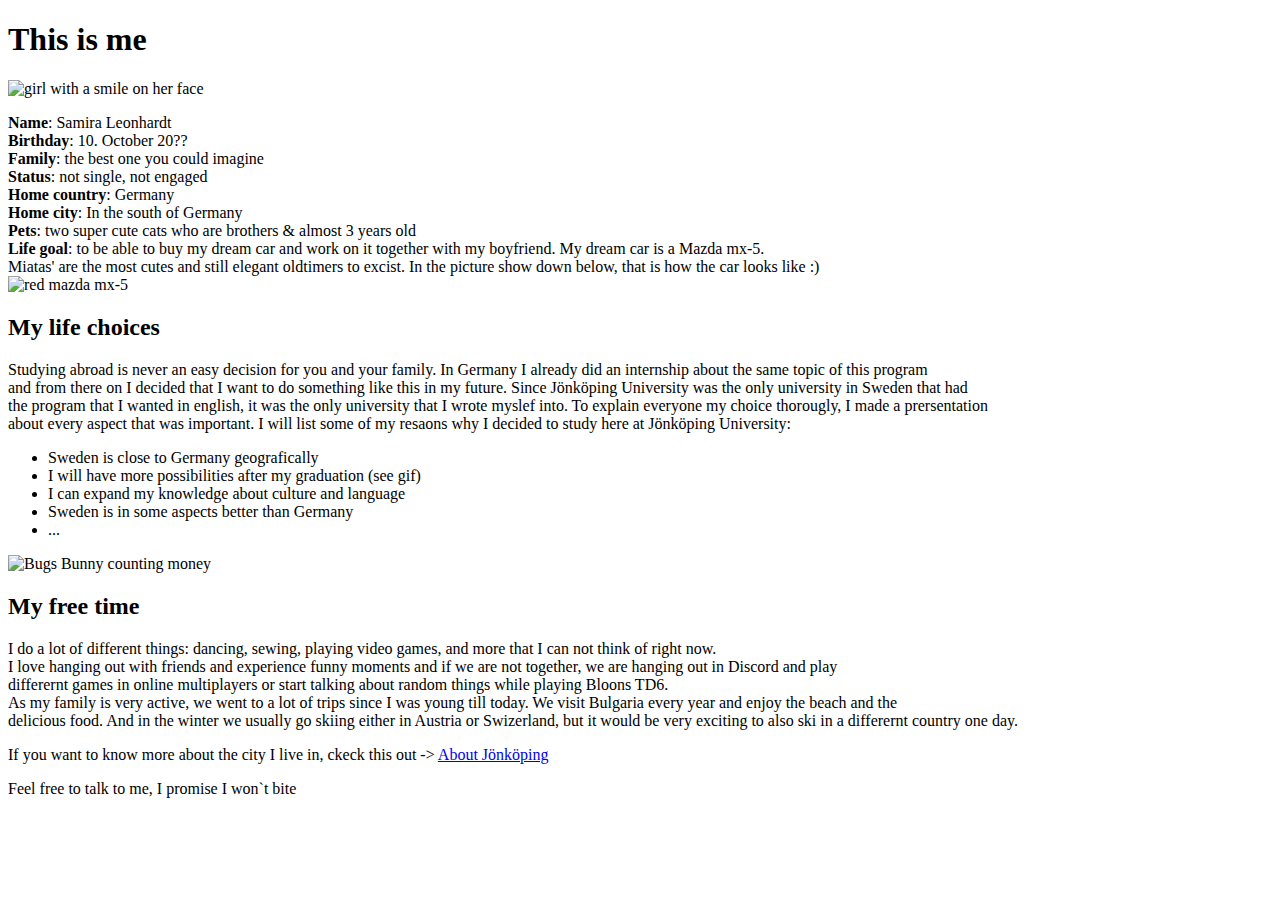
==== index.html @ dbd38128 "Initial commit" ====
<!DOCTYPE html>
<html lang="en">
<head>
    <meta charset="UTF-8">
    <meta http-equiv="X-UA-Compatible" content="IE=edge">
    <meta name="viewport" content="width=device-width, initial-scale=1.0">
    <title>About me</title>
    <link rel="stylesheet" type="text/css" href="cheese.css" />
</head>
<body>
    <h1>This is me </h1>
    <!-- In the following lines the size of the picture was resized with the help of a student, Emilia -->
    <img class="profile" src="img/Me pretty.jpg" width="371" height="426" alt="girl with a smile on her face">
        <p class="more"> <strong>Name</strong>: Samira Leonhardt <br/>
            <strong>Birthday</strong>: 10. October 20?? <br />
            <strong>Family</strong>: the best one you could imagine <br/>
            <strong>Status</strong>: not single, not engaged <br/>
            <strong>Home country</strong>: Germany <br />
            <strong>Home city</strong>: In the south of Germany <br /> 
            <strong>Pets</strong>: two super cute cats who are brothers & almost 3 years old <br/>
            <strong>Life goal</strong>: to be able to buy my dream car and work on it together with my boyfriend. My dream car is a Mazda mx-5. <br/>Miatas' are the most cutes and still elegant oldtimers to excist.
            In the picture show down below, that is how the car looks like :)<br/>
            <img class="middle-text" src="img/miata smaller.jpg" width="175" height="175,5" alt="red mazda mx-5">
        </p>
    <h2>My life choices</h2>
        <p>
            Studying abroad is never an easy decision for you and your family. In Germany I already did an internship about the same topic of this program <br/> and from there on I decided that I want to do 
            something like this in my future. Since Jönköping University was the only university in Sweden that had <br/>the program that I wanted in english, it was the only university that 
            I wrote myslef into. To explain everyone my choice thorougly, I made a prersentation <br/>about every aspect that was important.
            I will list some of my resaons why I decided to study here at Jönköping University:
            <ul>
                <li>Sweden is close to Germany geografically</li>
                <li>I will have more possibilities after my graduation (see gif)</li>
                <li>I can expand my knowledge about culture and language</li>
                <li>Sweden is in some aspects better than Germany</li>
                <li>...</li>
            </ul>
            <img class="lonney-gif" src="img/money.gif" width="380" height="260" alt="Bugs Bunny counting money">
        </p>
    <h2 class="middle-text">My free time</h2>
        <p> I do a lot of different things: dancing, sewing, playing video games, and more that I can not think of right now. <br/>
            I love hanging out with friends and experience funny moments  and if we are not together, we are hanging out in Discord and play <br/>differernt
             games in online multiplayers or start talking about random things while playing Bloons TD6. <br/>
            As my family is very active, we went to a lot of trips since I was young till today. We visit Bulgaria every year and enjoy the beach and the <br/>delicious food. 
            And in the winter we usually go skiing either in Austria or Swizerland, but it would be very exciting to also ski in a differernt country one day. 
        </p>
</body>
<p>If you want to know more about the city I live in, ckeck this out -> <a href="jönköping.html">About Jönköping</a> </p>
<footer class="ending">
    Feel free to talk to me, I promise I won`t bite
</footer>
</html>
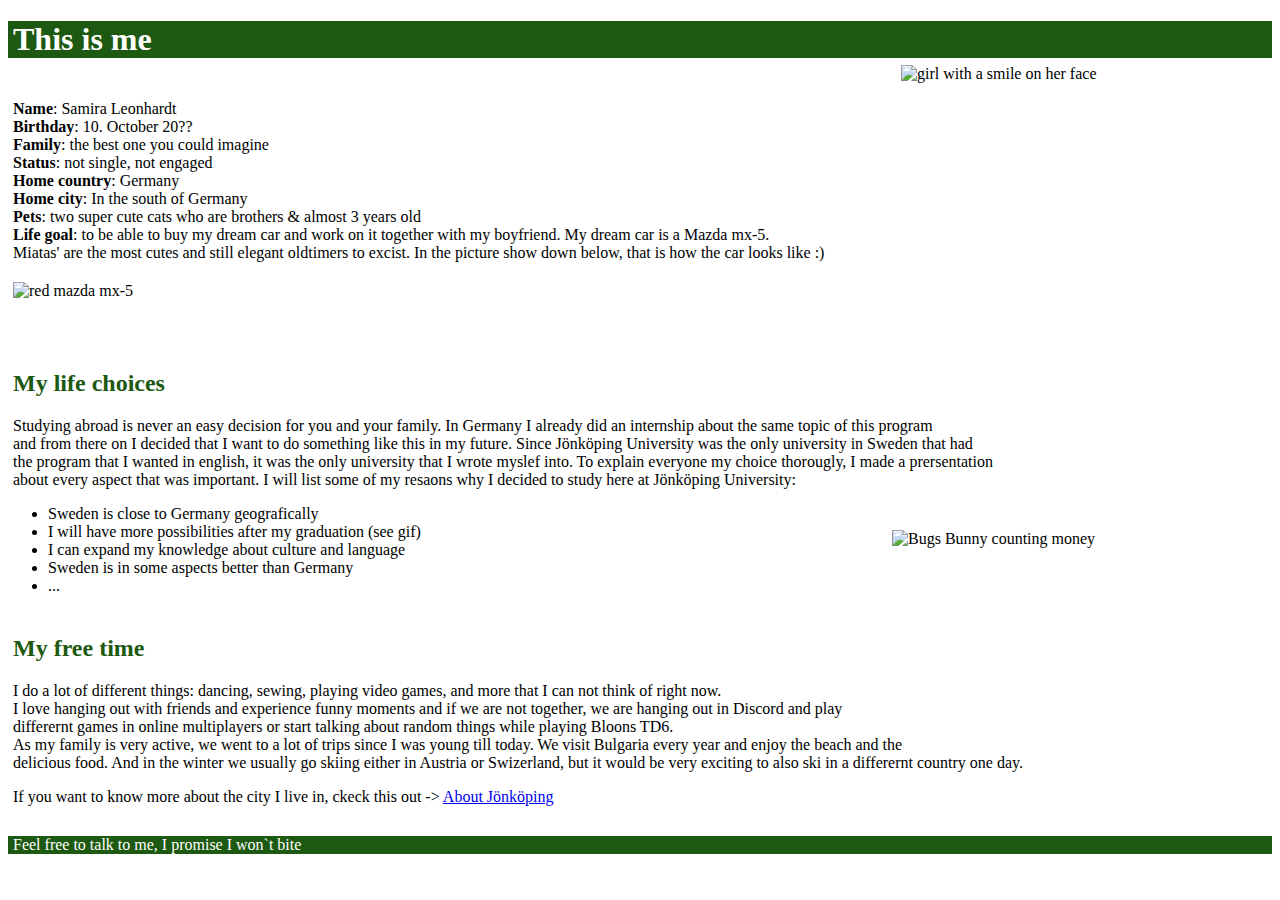
==== commit dc83ce05: "correct link to css" ====
--- a/index.html
+++ b/index.html
@@ -5,7 +5,7 @@
     <meta http-equiv="X-UA-Compatible" content="IE=edge">
     <meta name="viewport" content="width=device-width, initial-scale=1.0">
     <title>About me</title>
-    <link rel="stylesheet" type="text/css" href="cheese.css" />
+    <link rel="stylesheet" type="text/css" href="main.css" />
 </head>
 <body>
     <h1>This is me </h1>
--- a/main.css
+++ b/main.css
@@ -0,0 +1,51 @@
+* {
+    font-family: Cambria, Cochin, Georgia, Times, 'Times New Roman', serif;
+    /* background-color: #faf0e6; */
+    /* background-image: url(img/alexander-grey-NkQD-RHhbvY-unsplash.jpg); */
+}
+.profile {
+    position: absolute;
+    right: 8px;
+    top: 65px;
+}
+.lonney-gif{
+    float: right;
+    position: absolute;
+    right: 8px;
+    top: 530px;
+}
+.more {
+    padding-top: 20px;
+    padding-bottom: 50px;
+}
+h1, h2, p, footer {
+    padding-left: 5px;
+}
+
+.ending {
+    margin-top: 30px;
+}
+.middle-text {
+    padding-top: 20px;
+}
+h2 {
+    color: #1d5911; 
+}
+footer, h1 {
+    background-color: #1d5911;
+    color: #ffffff
+}
+.drink {
+    right: 8px;
+    top: 450px;
+}
+.blue {
+    display: flex;
+    flex-direction: row;
+    gap: 300px;
+}
+.picture {
+    right: 8px;
+    top: 80px;
+    position: absolute;
+}
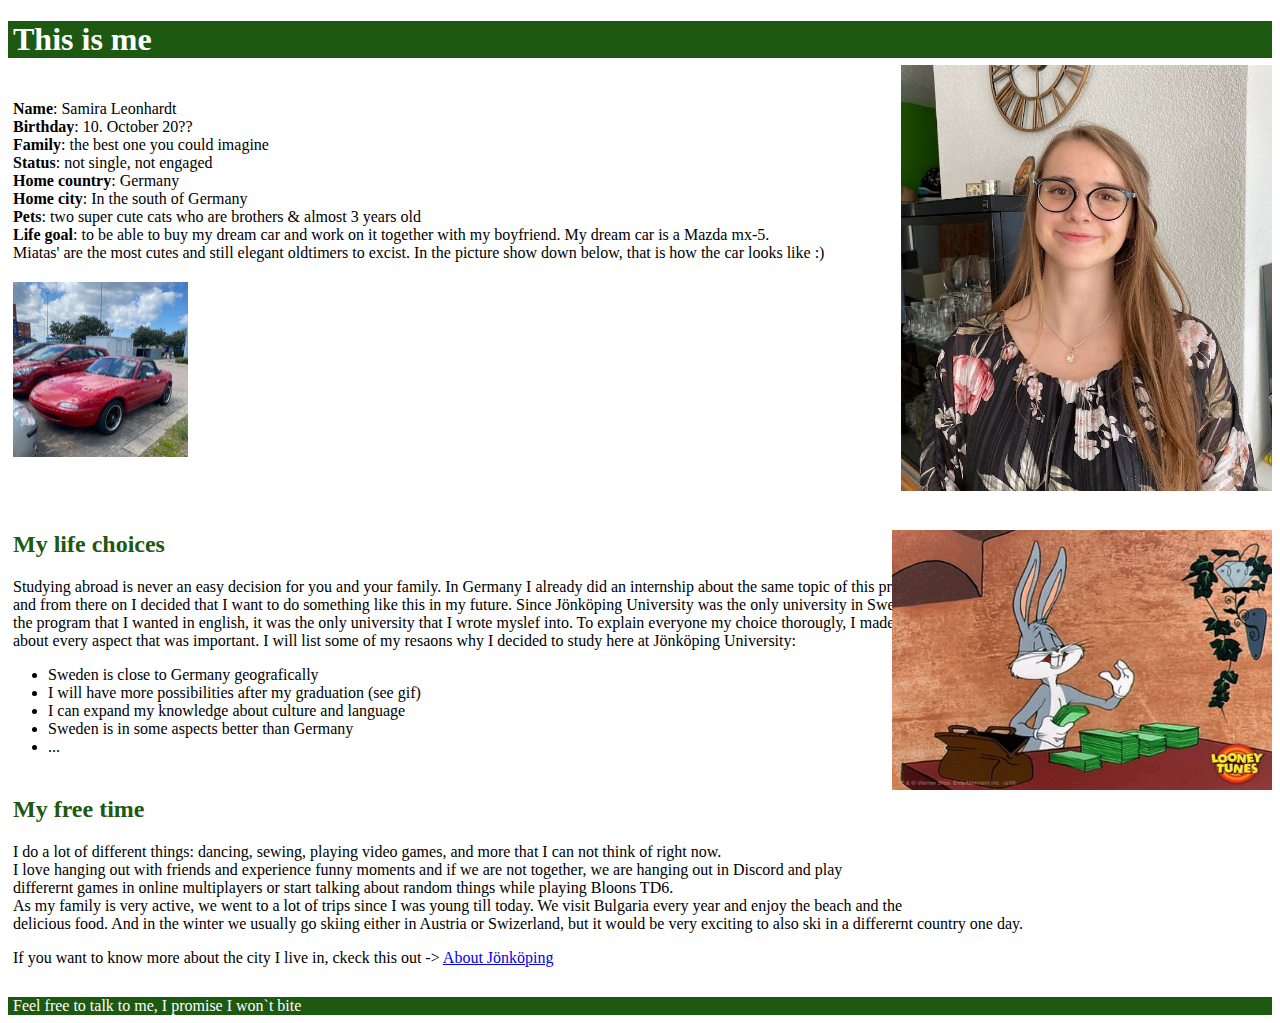
==== commit bdca1227: "name change" ====
--- a/index.html
+++ b/index.html
@@ -10,7 +10,7 @@
 <body>
     <h1>This is me </h1>
     <!-- In the following lines the size of the picture was resized with the help of a student, Emilia -->
-    <img class="profile" src="img/Me pretty.jpg" width="371" height="426" alt="girl with a smile on her face">
+    <img class="profile" src="img/Me_pretty.jpg" width="371" height="426" alt="girl with a smile on her face">
         <p class="more"> <strong>Name</strong>: Samira Leonhardt <br/>
             <strong>Birthday</strong>: 10. October 20?? <br />
             <strong>Family</strong>: the best one you could imagine <br/>
@@ -20,7 +20,7 @@
             <strong>Pets</strong>: two super cute cats who are brothers & almost 3 years old <br/>
             <strong>Life goal</strong>: to be able to buy my dream car and work on it together with my boyfriend. My dream car is a Mazda mx-5. <br/>Miatas' are the most cutes and still elegant oldtimers to excist.
             In the picture show down below, that is how the car looks like :)<br/>
-            <img class="middle-text" src="img/miata smaller.jpg" width="175" height="175,5" alt="red mazda mx-5">
+            <img class="middle-text" src="img/miata_smaller.jpg" width="175" height="175,5" alt="red mazda mx-5">
         </p>
     <h2>My life choices</h2>
         <p>
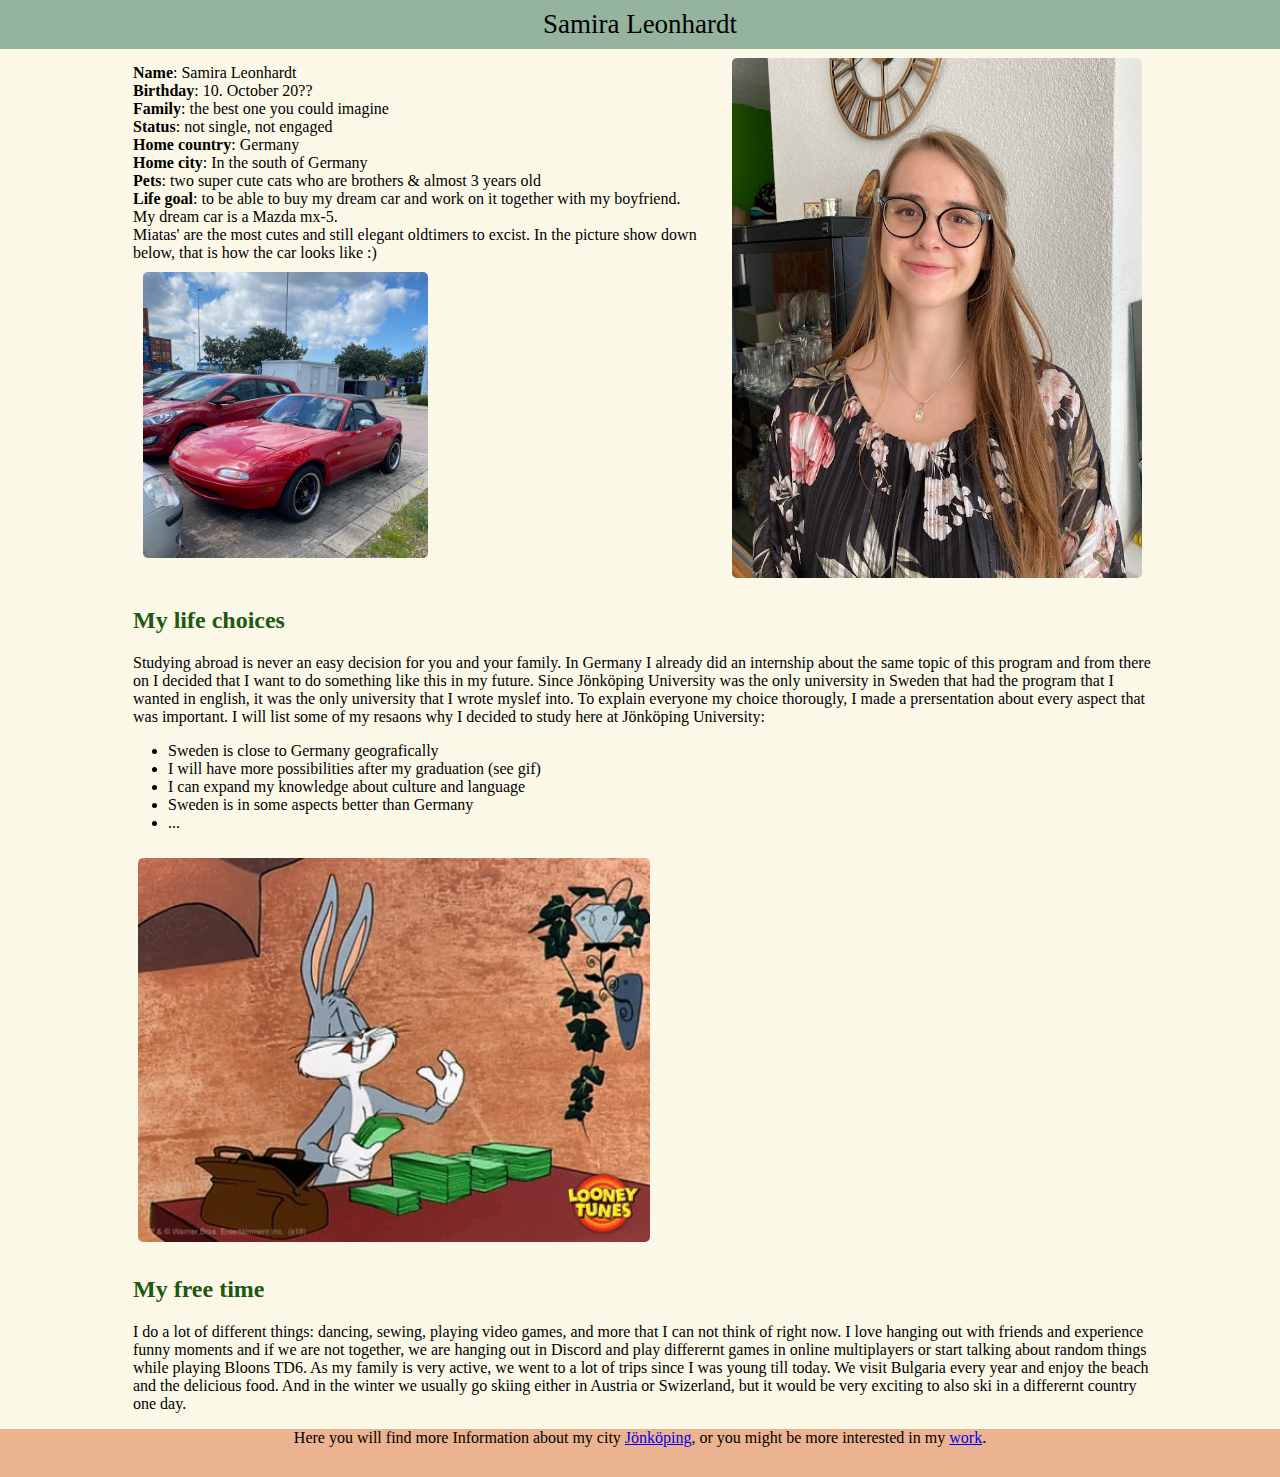
==== commit 739ba2b1: "Responsive and grid" ====
--- a/index.html
+++ b/index.html
@@ -6,47 +6,58 @@
     <meta name="viewport" content="width=device-width, initial-scale=1.0">
     <title>About me</title>
     <link rel="stylesheet" type="text/css" href="main.css" />
+    <link rel="stylesheet" href= "grid.css">
 </head>
 <body>
-    <h1>This is me </h1>
-    <!-- In the following lines the size of the picture was resized with the help of a student, Emilia -->
-    <img class="profile" src="img/Me_pretty.jpg" width="371" height="426" alt="girl with a smile on her face">
-        <p class="more"> <strong>Name</strong>: Samira Leonhardt <br/>
-            <strong>Birthday</strong>: 10. October 20?? <br />
-            <strong>Family</strong>: the best one you could imagine <br/>
-            <strong>Status</strong>: not single, not engaged <br/>
-            <strong>Home country</strong>: Germany <br />
-            <strong>Home city</strong>: In the south of Germany <br /> 
-            <strong>Pets</strong>: two super cute cats who are brothers & almost 3 years old <br/>
-            <strong>Life goal</strong>: to be able to buy my dream car and work on it together with my boyfriend. My dream car is a Mazda mx-5. <br/>Miatas' are the most cutes and still elegant oldtimers to excist.
-            In the picture show down below, that is how the car looks like :)<br/>
-            <img class="middle-text" src="img/miata_smaller.jpg" width="175" height="175,5" alt="red mazda mx-5">
-        </p>
-    <h2>My life choices</h2>
-        <p>
-            Studying abroad is never an easy decision for you and your family. In Germany I already did an internship about the same topic of this program <br/> and from there on I decided that I want to do 
-            something like this in my future. Since Jönköping University was the only university in Sweden that had <br/>the program that I wanted in english, it was the only university that 
-            I wrote myslef into. To explain everyone my choice thorougly, I made a prersentation <br/>about every aspect that was important.
-            I will list some of my resaons why I decided to study here at Jönköping University:
-            <ul>
-                <li>Sweden is close to Germany geografically</li>
-                <li>I will have more possibilities after my graduation (see gif)</li>
-                <li>I can expand my knowledge about culture and language</li>
-                <li>Sweden is in some aspects better than Germany</li>
-                <li>...</li>
-            </ul>
-            <img class="lonney-gif" src="img/money.gif" width="380" height="260" alt="Bugs Bunny counting money">
-        </p>
-    <h2 class="middle-text">My free time</h2>
-        <p> I do a lot of different things: dancing, sewing, playing video games, and more that I can not think of right now. <br/>
-            I love hanging out with friends and experience funny moments  and if we are not together, we are hanging out in Discord and play <br/>differernt
-             games in online multiplayers or start talking about random things while playing Bloons TD6. <br/>
-            As my family is very active, we went to a lot of trips since I was young till today. We visit Bulgaria every year and enjoy the beach and the <br/>delicious food. 
-            And in the winter we usually go skiing either in Austria or Swizerland, but it would be very exciting to also ski in a differernt country one day. 
-        </p>
+    <main class="container">
+        <div class="header">Samira Leonhardt</div>
+        <div class="content">
+            <div class="group">
+                  <p> <strong>Name</strong>: Samira Leonhardt <br/>
+                     <strong>Birthday</strong>: 10. October 20?? <br />
+                     <strong>Family</strong>: the best one you could imagine <br/>
+                     <strong>Status</strong>: not single, not engaged <br/>
+                     <strong>Home country</strong>: Germany <br />
+                     <strong>Home city</strong>: In the south of Germany <br /> 
+                     <strong>Pets</strong>: two super cute cats who are brothers & almost 3 years old <br/>
+                     <strong>Life goal</strong>: to be able to buy my dream car and work on it together with my boyfriend. My dream car is a Mazda mx-5. <br/>Miatas' are the most cutes and still elegant oldtimers to excist.
+                     In the picture show down below, that is how the car looks like :)<br/>
+                     <!-- In the following lines the size of the picture was resized with the help of a student, Emilia -->
+                     <img class="middle-text profile" src="img/miata_smaller.jpg" width="175" height="175,5" alt="red mazda mx-5">
+                  </p>
+                 <img class="profile-pic" src="img/Me_pretty.jpg" alt="girl with a smile on her face">
+            </div>
+             <h2>My life choices</h2>
+             <div class="groupe">
+                <div>
+                <p>
+                  Studying abroad is never an easy decision for you and your family. In Germany I already did an internship about the same topic of this program and from there on I decided that I want to do 
+                  something like this in my future. Since Jönköping University was the only university in Sweden that had the program that I wanted in english, it was the only university that 
+                 I wrote myslef into. To explain everyone my choice thorougly, I made a prersentation about every aspect that was important.
+                 I will list some of my resaons why I decided to study here at Jönköping University:
+                 <ul>
+                    <li>Sweden is close to Germany geografically</li>
+                   <li>I will have more possibilities after my graduation (see gif)</li>
+                   <li>I can expand my knowledge about culture and language</li>
+                   <li>Sweden is in some aspects better than Germany</li>
+                   <li>...</li>
+                 </ul>
+                  </p>
+                </div>
+                  <img class="profile" src="img/money.gif" width="380" height="260" alt="Bugs Bunny counting money">
+             </div>
+             <h2 class="middle-text">My free time</h2>
+                 <p> I do a lot of different things: dancing, sewing, playing video games, and more that I can not think of right now. 
+                     I love hanging out with friends and experience funny moments  and if we are not together, we are hanging out in Discord and play differernt
+                     games in online multiplayers or start talking about random things while playing Bloons TD6. 
+                     As my family is very active, we went to a lot of trips since I was young till today. We visit Bulgaria every year and enjoy the beach and the delicious food. 
+                     And in the winter we usually go skiing either in Austria or Swizerland, but it would be very exciting to also ski in a differernt country one day. 
+                </p>
+        </div>
+        <div class="footer">
+            Here you will find more Information about my city <a href="jönköping.html">Jönköping</a>,
+            or you might be more interested in my <a href="work.html">work</a>.
+        </div>
+    </main>
 </body>
-<p>If you want to know more about the city I live in, ckeck this out -> <a href="jönköping.html">About Jönköping</a> </p>
-<footer class="ending">
-    Feel free to talk to me, I promise I won`t bite
-</footer>
 </html>--- a/main.css
+++ b/main.css
@@ -4,30 +4,46 @@
     /* background-image: url(img/alexander-grey-NkQD-RHhbvY-unsplash.jpg); */
 }
 .profile {
-    position: absolute;
-    right: 8px;
-    top: 65px;
+    width: 50%;
+    height: auto;
 }
-.lonney-gif{
+/* .lonney-gif{
     float: right;
     position: absolute;
     right: 8px;
     top: 530px;
-}
-.more {
+} */
+/* .more {
     padding-top: 20px;
     padding-bottom: 50px;
-}
+} */
+
+
 h1, h2, p, footer {
     padding-left: 5px;
 }
 
-.ending {
+/* .ending {
     margin-top: 30px;
+} */
+/* .middle-text {
+    padding-top: 20px;
+} */
+
+/* .round{
+    min-width: 20vh;
+    width: 18rem;
+    height: 25rem;
+    object-fit: cover;
+} */
+
+img{
+    border-radius: 15px;
+    padding: 10px; 
+    width: 100%;
+    height: auto;  
 }
-.middle-text {
-    padding-top: 20px;
-}
+
 h2 {
     color: #1d5911; 
 }
@@ -39,13 +55,44 @@
     right: 8px;
     top: 450px;
 }
+
 .blue {
     display: flex;
     flex-direction: row;
     gap: 300px;
+}
+
+/* .cheese{
+    display: flex;
+    flex-direction: row;
+    gap: 20px;
+} */
+.group{
+    display: flex;
+    flex-direction: row;
+    gap: 20px;
 }
 .picture {
     right: 8px;
     top: 80px;
     position: absolute;
 }
+
+.honey{
+    float: right;
+}
+
+.my-honey{
+    width: 50%;
+    height: auto;
+}
+
+.my-pic{
+    width: 30%;
+    height: auto;
+}
+
+.profile-pic{
+    width: 40%;
+    height: auto;
+}
--- a/grid.css
+++ b/grid.css
@@ -0,0 +1,55 @@
+html, body {
+    margin: 0px;
+    background-color: #fcf8e8;
+}
+
+.container {
+    display: grid;
+    grid-template-columns: 0.5fr 4fr 0.5fr;
+    grid-template-rows: 3rem 1fr 3rem;
+    grid-template-areas: 
+        'header header header'
+        '. content .'
+        'footer footer footer';
+    min-height: 100vh;
+}
+
+.header{
+    background-color: #94b49f;
+    grid-area: header;
+    text-align: center;
+    align-self: center;
+    font-size: 27px;
+    padding: 9px;
+}
+
+.content{
+    /* background-color: blueviolet; */
+    grid-area: content;
+}
+
+.footer{
+    background-color: #ecb390;
+    grid-area: footer;
+    text-align: center;
+    align-items: center;
+}
+
+.place{
+    align-items: start;
+    display: grid;
+    grid-template-columns: 1fr 1fr 1fr;
+    grid-template-rows: 1fr 1fr;
+    column-gap: 3rem;
+}
+
+@media screen and (max-width: 600px) {
+    .place{
+        grid-template-columns: 1fr 1fr;
+    }
+}
+@media screen and (max-width: 1200px) {
+    .group{
+        flex-direction: column;
+    }
+}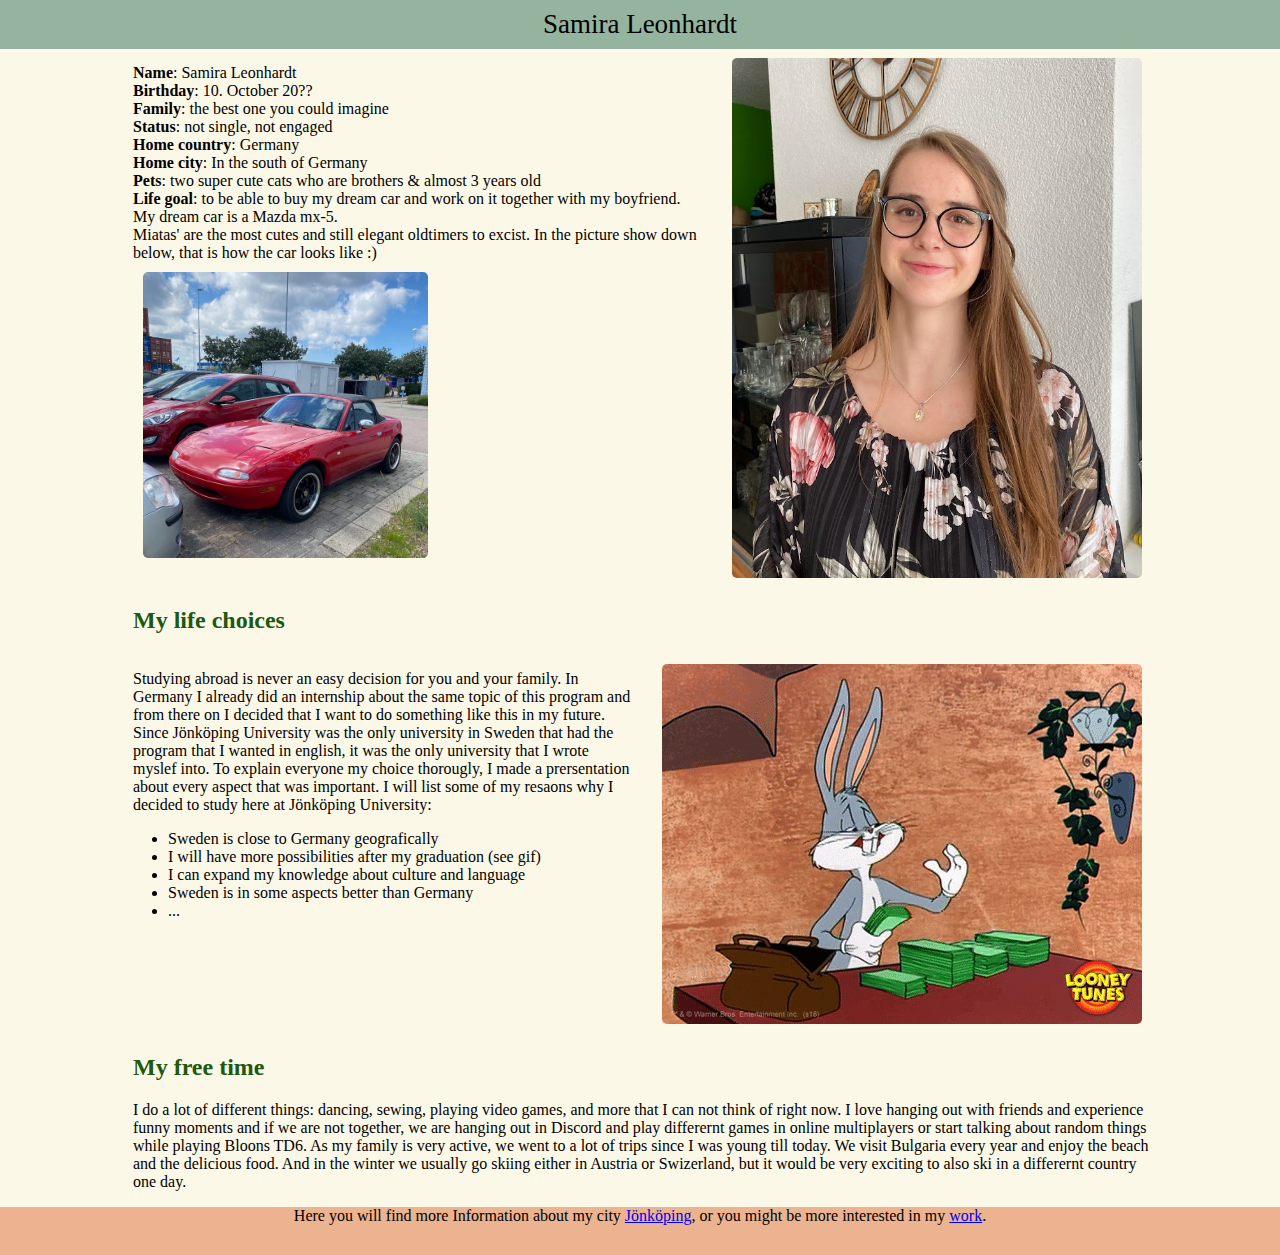
==== commit d790d082: "spelling mistake" ====
--- a/index.html
+++ b/index.html
@@ -28,7 +28,7 @@
                  <img class="profile-pic" src="img/Me_pretty.jpg" alt="girl with a smile on her face">
             </div>
              <h2>My life choices</h2>
-             <div class="groupe">
+             <div class="group">
                 <div>
                 <p>
                   Studying abroad is never an easy decision for you and your family. In Germany I already did an internship about the same topic of this program and from there on I decided that I want to do 
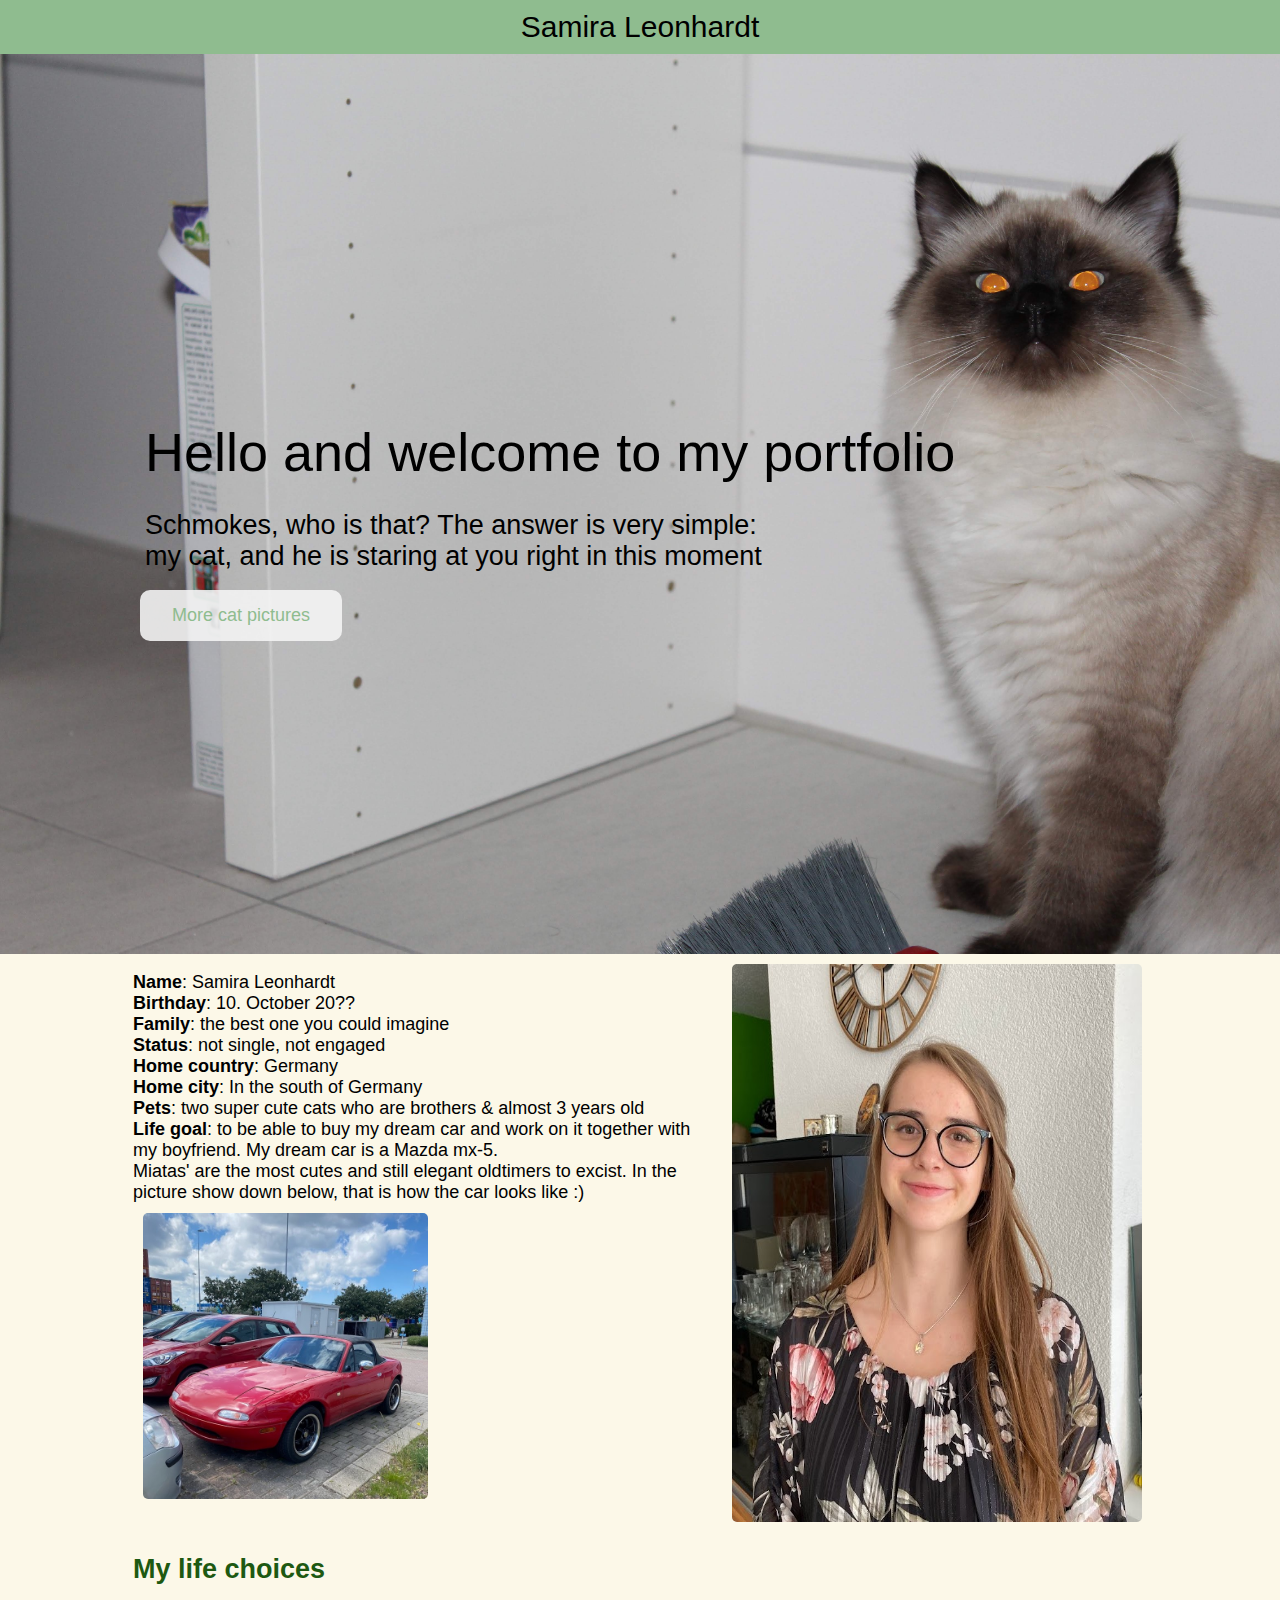
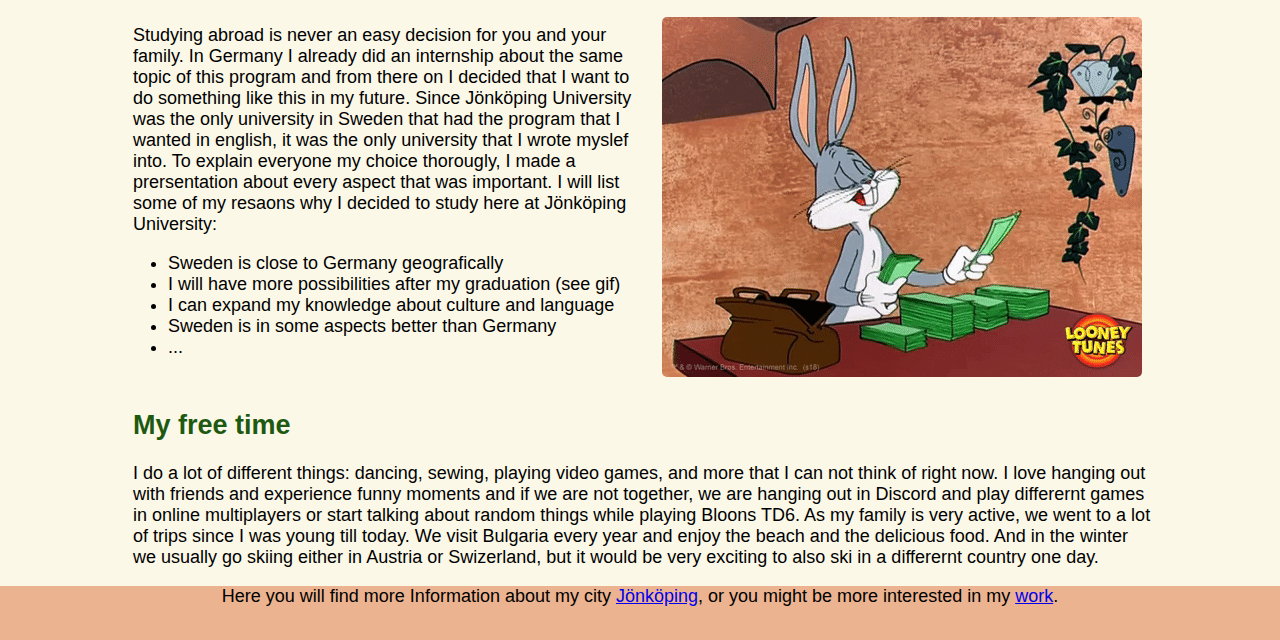
==== commit adb03e93: "animation and collection" ====
--- a/index.html
+++ b/index.html
@@ -11,6 +11,16 @@
 <body>
     <main class="container">
         <div class="header">Samira Leonhardt</div>
+        <!-- The following 8 lines of code are adapted from https://www.youtube.com/watch?v=fs923Mu5EXY, accessed: 2022-11-22 -->
+        <section class="hero">
+            <div class="hero-container">
+                <div class="info animation">
+                    <p class="headline-hero">Hello and welcome to my portfolio</p>
+                    <p class="text-hero">Schmokes, who is that? The answer is very simple: my cat, and he is staring at you right in this moment</p>
+                    <a href="photo-collection.html"><button class="button animation2">More cat pictures</button></a>
+                </div>
+            </div>
+        </section>
         <div class="content">
             <div class="group">
                   <p> <strong>Name</strong>: Samira Leonhardt <br/>
--- a/main.css
+++ b/main.css
@@ -1,8 +1,95 @@
-* {
-    font-family: Cambria, Cochin, Georgia, Times, 'Times New Roman', serif;
-    /* background-color: #faf0e6; */
-    /* background-image: url(img/alexander-grey-NkQD-RHhbvY-unsplash.jpg); */
+/* The following 38 lines of code are adapted from https://www.youtube.com/watch?v=fs923Mu5EXY, accessed: 2022-11-22 */
+.hero {
+    grid-area: hero;
+    width: 100%;
+    height: 100vh;
+    background: url(./img/Smoky.JPG) no-repeat center / cover;
+   /*  The animation is not part of the cite above */
+   position: relative;
 }
+
+.animation {
+    animation-name: slidein;
+    animation-duration: 1.5s;
+    animation-timing-function: ease-in;
+    animation-delay: 0s; 
+}
+
+@keyframes slidein {
+    from {
+       transform: translateY(200px)
+    }
+
+    to {
+        transform: translateY(0)
+    }
+}
+
+.animation2 {
+    animation-name: changeColour;
+    animation-duration: 5s;
+    animation-iteration-count: infinite;
+    animation-timing-function: ease-in-out;
+    animation-delay: 8s;
+}
+
+@keyframes changeColour {
+    0% {
+        background-color: rgb(245, 245, 245);
+        color: darkseagreen;
+    }
+    25% {
+        background-color: darkseagreen;
+        color:rgb(245, 245, 245);
+    }
+    50% {
+        background-color: rgb(245, 245, 245);
+        color: darkseagreen;
+    }
+    75% {
+        background-color: darkseagreen;
+        color:rgb(245, 245, 245);
+    }
+    100% {
+        background-color: rgb(245, 245, 245);
+        color: darkseagreen;
+    }
+}
+
+
+.hero-container {
+    width: 90%;
+    height: 100%;
+    max-width: 1000px;
+    margin: 0 auto;
+    display: flex;
+    align-items: center;
+    justify-content: center;
+}
+
+.headline-hero {
+    font-size: 3rem;
+    margin-bottom: 1rem;
+}
+
+.text-hero {
+    font-size: 1.5rem;
+    max-width: 65%;
+    margin-bottom: 1rem;
+}
+
+
+.button {
+    background-color:rgba(245, 245, 245, 0.884);
+    border: none;
+    color: darkseagreen;
+    padding: 15px 32px;
+    text-align: center;
+    font-size: 18px;
+    border-radius: 10px;
+}
+
+
 .profile {
     width: 50%;
     height: auto;
--- a/grid.css
+++ b/grid.css
@@ -1,26 +1,30 @@
 html, body {
     margin: 0px;
+    padding: 0px;
     background-color: #fcf8e8;
+    font-family:'Gill Sans', 'Gill Sans MT', Calibri, 'Trebuchet MS', sans-serif;
+    font-size: 18px;
 }
 
 .container {
     display: grid;
     grid-template-columns: 0.5fr 4fr 0.5fr;
-    grid-template-rows: 3rem 1fr 3rem;
+    grid-template-rows: 3rem 100vh 1fr 3rem;
     grid-template-areas: 
         'header header header'
+        'hero hero hero'
         '. content .'
         'footer footer footer';
     min-height: 100vh;
 }
 
 .header{
-    background-color: #94b49f;
+    background-color:darkseagreen;
     grid-area: header;
     text-align: center;
     align-self: center;
-    font-size: 27px;
-    padding: 9px;
+    font-size: 30px;
+    padding: 12px;
 }
 
 .content{
